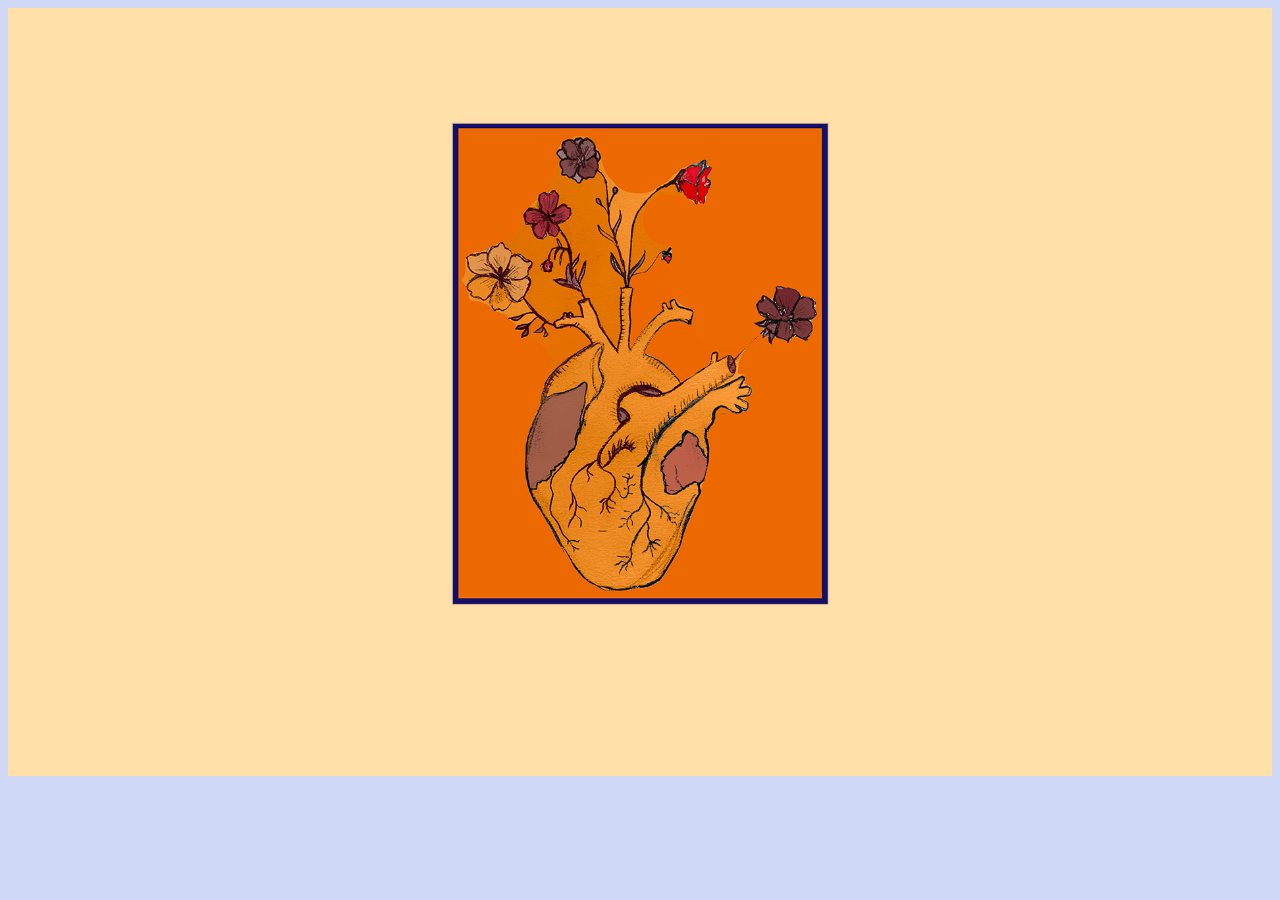
==== index.html @ 9eb60121 "first commit" ====
<!DOCTYPE html>
<html lang="">
<head>
    <meta charset="utf-8">
    <meta name="viewport" content="width=device-width, initial-scale=1.0">
    <title></title>
    <link rel="stylesheet" href="stylesheet.css">
</head>

<body>

    <section id="hero">

    </section>


    <script src=""></script>
</body>
</html>
---- stylesheet.css ----
img {
    display: block;
    width: 100%;
    height: auto;
    padding: 5px 0;
}

body {
    background-color: #d0d8f7;
}

#hero {
    background-image: url(pic/herobillede.png);
    background-size: 100%;
    display: grid;
    align-items: center;
    justify-content: center;
    width: 100%;
    height: 60vw;
}
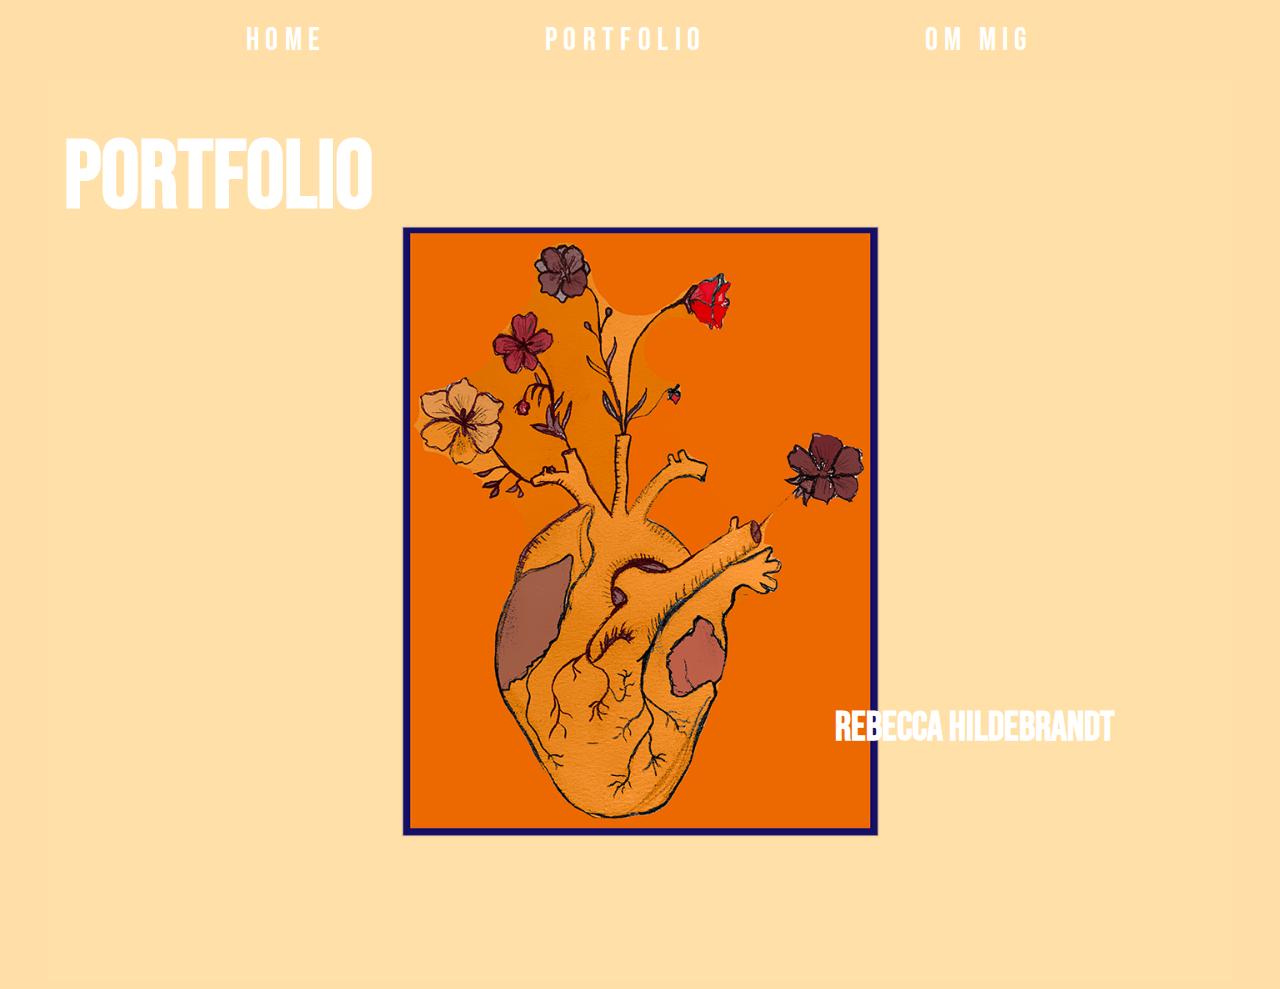
==== commit 5e8a4884: "forside done" ====
--- a/index.html
+++ b/index.html
@@ -1,19 +1,37 @@
 <!DOCTYPE html>
-<html lang="">
+<html lang="da">
 <head>
     <meta charset="utf-8">
     <meta name="viewport" content="width=device-width, initial-scale=1.0">
-    <title></title>
+    <title>Rebecca Hildenbrandt</title>
     <link rel="stylesheet" href="stylesheet.css">
+
+    <link rel="preconnect" href="https://fonts.gstatic.com"> 
+    <link href="https://fonts.googleapis.com/css2?family=Bebas+Neue&display=swap" rel="stylesheet">
+
 </head>
 
 <body>
 
+    <header>
+        <nav class="nav">
+            <ul id="menu">
+                <li><a href="index.html">HOME</a></li>
+                <li><a href="portfolio.html">PORTFOLIO</a></li>
+                <li><a href="om_mig.html">OM MIG</a></li>
+            </ul>
+        </nav>
+    </header>
+
+    <main>
+
+
     <section id="hero">
-
+        <h1>PORTFOLIO</h1>
+        <h2>Rebecca Hildebrandt</h2>
     </section>
 
-
+</main>
     <script src=""></script>
 </body>
 </html>
--- a/stylesheet.css
+++ b/stylesheet.css
@@ -3,19 +3,168 @@
     display: block;
     width: 100%;
     height: auto;
-    padding: 5px 0;
+}
+
+html {
+    scroll-behavior: smooth;
+    margin: auto;
+    padding: 0;
+    max-width: 1200px;
 }
 
 body {
-    background-color: #d0d8f7;
+    background-color: #ffdfa7;
 }
+
+
+/* FORSIDEN */
 
 #hero {
     background-image: url(pic/herobillede.png);
-    background-size: 100%;
-    display: grid;
-    align-items: center;
-    justify-content: center;
+    background-size: cover;
     width: 100%;
-    height: 60vw;
+    height: 100vh;
+    background-position: 50% 50%;
+    position: relative;
+    
 }
+
+#hero h1 {
+    color: white;
+    font-size: 6rem;
+    font-family: 'Bebas Neue', sans-serif;
+    text-align: center;
+    
+}
+
+#hero h2 {
+    color: white;
+    font-size: 2.5rem;
+    font-family: 'Bebas Neue', sans-serif;
+    text-align: center;
+    position: absolute;
+    top: 48px;
+    right: 10px;
+    padding: 10px;
+    
+    
+}
+
+/* menubar */
+
+header nav ul {
+    display: flex;
+    justify-content: space-evenly;
+    list-style: none;
+    padding: 0;
+    gap: 20px;
+    overflow-x: auto;
+    font-size: 1.3rem;
+    scrollbar-width: none;
+}
+
+a {
+    font-family: "Bebas Neue", sans-serif;
+    text-decoration: none;
+    letter-spacing: 0.2em;
+    color: white;
+    font-size: 1.3rem;
+    margin-bottom: 1rem;
+}
+
+
+
+
+
+
+
+
+
+
+
+
+
+/* MEDIA */
+
+
+/* MENUBAR */
+
+@media (min-width: 940px) {
+    a {
+        font-size: 2rem;
+    }
+}
+
+
+
+/* FORSIDE */ 
+
+/*h1*/
+@media (min-width: 1132px) {
+    #hero h1 {
+        position: absolute;
+        top: -1.5rem;
+        left: -4rem;
+        font-size: 7rem;
+    }
+
+}
+
+
+@media (max-width: 1352px) {
+    #hero h1 {
+        top: -1.5rem;
+        left: 1rem;
+        font-size: 6rem;
+    }
+}
+
+/*h2*/
+@media (min-width: 678px) {
+    #hero h2 {
+        top: 3rem;
+        left: 20rem;
+    }
+}
+
+@media (min-width: 1130px) {
+    #hero h2 {
+        position: absolute;
+        top: 590px;
+        right: -350px;
+        font-size: 2.5rem;
+        padding: 0px;
+    }
+    
+}
+
+@media (min-width: 1349px) {
+    #hero h2 {
+        position: absolute;
+        top: 560px;
+        right: -510px;
+        font-size: 4rem;
+        padding: 0px;
+    }
+    
+}
+
+
+/* @media (min-width: 1150px) {
+    #hero h2 {
+        top: 35rem;
+        left: 35rem;
+        font-size: 3rem;
+    }
+} */
+
+
+
+/* position: absolute;
+    bottom: 10px;
+    right: 0px; */
+
+/* 
+position: absolute;
+    bottom: 20px;
+    right: 20px; */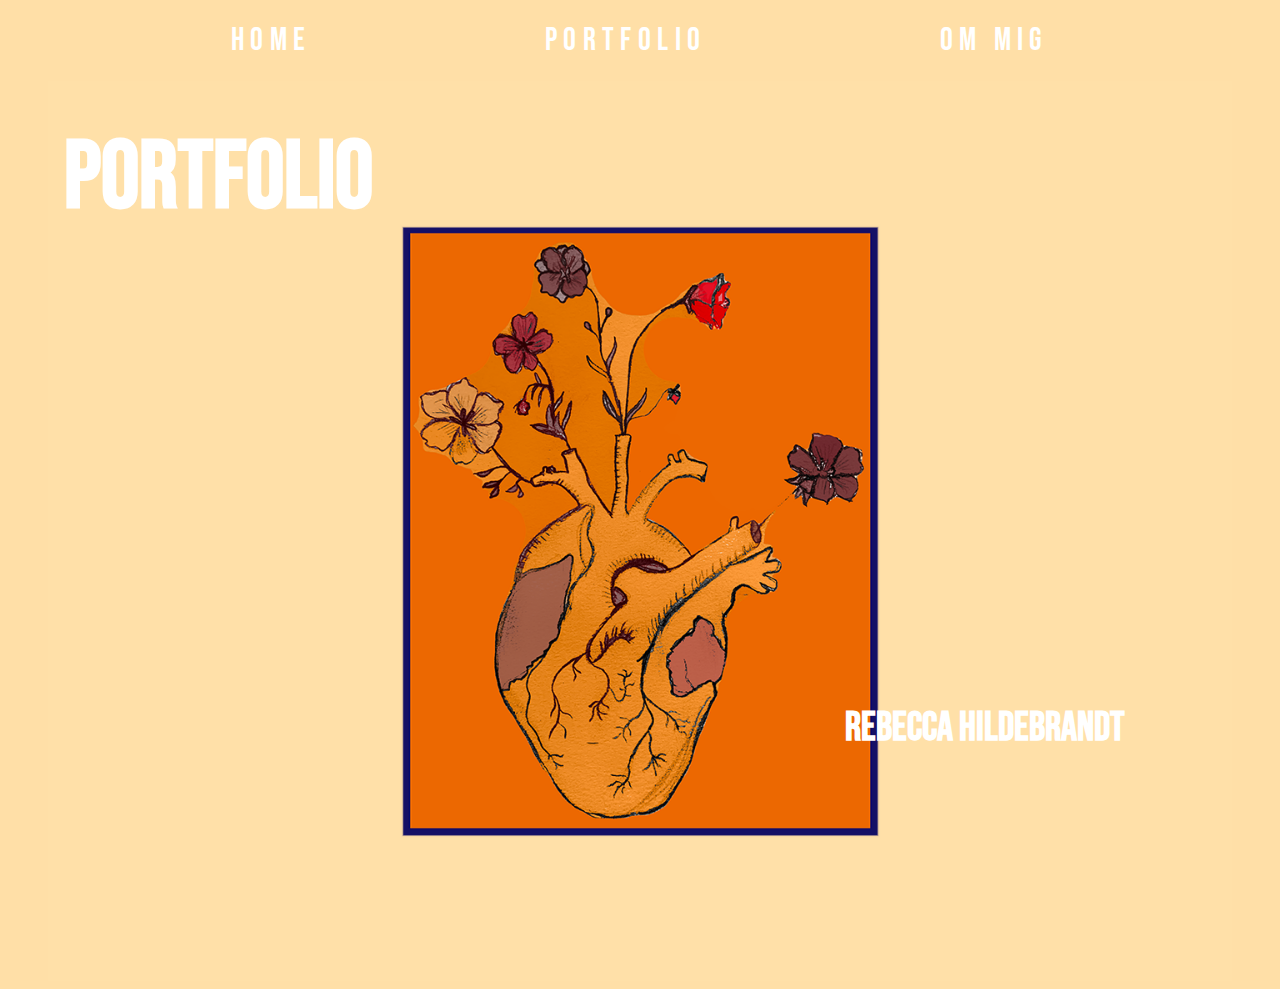
==== commit 150077a8: "burger menu" ====
--- a/index.html
+++ b/index.html
@@ -14,8 +14,9 @@
 <body>
 
     <header>
-        <nav class="nav">
-            <ul id="menu">
+        <nav>
+            <div id="menuknap">☰</div>
+            <ul id="menu" class="hidden">
                 <li><a href="index.html">HOME</a></li>
                 <li><a href="portfolio.html">PORTFOLIO</a></li>
                 <li><a href="om_mig.html">OM MIG</a></li>
@@ -26,12 +27,12 @@
     <main>
 
 
-    <section id="hero">
-        <h1>PORTFOLIO</h1>
-        <h2>Rebecca Hildebrandt</h2>
-    </section>
+        <section id="hero">
+            <h1>PORTFOLIO</h1>
+            <h2>Rebecca Hildebrandt</h2>
+        </section>
 
-</main>
-    <script src=""></script>
+    </main>
+    <script src="script.js"></script>
 </body>
 </html>
--- a/stylesheet.css
+++ b/stylesheet.css
@@ -50,7 +50,349 @@
     
 }
 
-/* menubar */
+
+
+
+
+
+/* PORTFOLIO SIDE */
+
+
+#section_one h1 {
+    font-family: 'Bebas Neue', sans-serif;
+    color: #130f61;
+    font-size: 3rem;
+    text-align: center;
+    padding-top: 60px;
+    margin: 80px;
+    display: grid;
+    align-items: center;
+    justify-content: center;
+}
+
+.tema2 {
+    background-image: url(pic/tema2pic.webp);
+    background-size: cover;
+    aspect-ratio: 1/1;
+    margin: 10px;
+    display: grid;
+    align-items: center;
+    justify-content: center;
+}
+
+.tema3 {
+    background-image: url(pic/tema3pic.webp);
+    background-size: cover;
+    aspect-ratio: 1/1;
+    margin: 10px;
+    display: grid;
+    align-items: center;
+    justify-content: center;
+}
+
+.tema4 {
+    background-image: url(pic/tema4pic.webp);
+    background-size: cover;
+    aspect-ratio: 1/1;
+    margin: 10px;
+    display: grid;
+    align-items: center;
+    justify-content: center;
+}
+
+.tema5 {
+    background-image: url(pic/tema5pic.webp);
+    background-size: cover;
+    aspect-ratio: 1/1;
+    margin: 10px;
+    display: grid;
+    align-items: center;
+    justify-content: center;
+}
+
+#section_one a {
+    font-size: 3rem;
+    background-color: #130f6181;
+    padding: 1vw;
+}
+
+
+
+/* OM MIG SIDE */
+
+
+#tekst_wrap {
+    background-color: white;
+    text-align: start;
+    justify-self: center;
+    padding: 20px;
+}
+
+#tekst_wrap p {
+    font-family: 'Roboto', sans-serif;
+    line-height: 1.5;
+}
+
+#nummer_et .grid_wrapper #tekst_wrap h2 {
+    font-family: 'Bebas Neue', sans-serif;
+    font-size: 2rem;
+}
+
+#info_om_mig .info_wrapper {
+opacity: 100%;
+background-color: white;
+padding: 2vw;
+text-align: start;
+margin: 4vw;
+}
+
+
+#info_om_mig .info_wrapper p {
+    font-family: 'Bebas Neue', sans-serif;
+    font-size: 1.5rem;
+    line-height: 1.5;
+}
+
+/* cv */
+
+#section_cv {
+    padding: 10vw;
+}
+
+#section_cv h2 {
+    font-family: 'Bebeas Neue', sans-serif;
+    text-align: center;
+    font-size: 1.8rem;
+    color: #528ED3;
+}
+
+#skole {
+    padding: 5vw;
+    background-color: white;
+    line-height: 0.7;
+    text-align: center;
+}
+
+#section_cv h3 {
+    font-family: 'Bebeas Neue', sans-serif;
+    font-size: 1.3rem;
+    color: #130f61;;
+}
+
+#section_cv h4 {
+    font-family: 'Roboto', sans-serif;
+    font-size: 1rem;
+}
+
+#section_cv p {
+    font-family: 'Roboto', sans-serif;
+    font-size: 1rem;
+}
+
+.butik {
+    padding: 2vw;
+    background-color: white;
+    line-height: 0.7;
+    text-align: center;
+    margin-top: 5vw;
+}
+
+.malaga {
+    padding: 2vw;
+    background-color: white;
+    line-height: 0.7;
+    text-align: center;
+}
+
+
+.tjener {
+    padding: 2vw;
+    background-color: white;
+    line-height: 0.7;
+    text-align: center;
+}
+
+.vikar {
+    padding: 2vw;
+    background-color: white;
+    line-height: 0.7;
+    text-align: center;
+    padding-bottom: 5vw;
+}
+
+.afrika {
+    padding: 5vw;
+    background-color: white;
+    line-height: 0.7;
+    text-align: center;
+    margin-top: 5vw;
+}
+
+
+/* TEMA 2 SITE */
+
+#resultat {
+    padding: 10vw;
+}
+
+.resultat_wrapper {
+    padding: 2vw;
+    background-color: white;
+    line-height: 0.7;
+    text-align: center;
+    margin-top: 5vw;
+}
+
+#resultat h2 {
+    text-align: center;
+    font-family: 'Bebas Neue', sans-serif;
+    color: #528ED3;
+    font-size: 2rem;
+    padding-top: 15vw;
+    margin: 20px;
+}
+
+.tema2_link h3 {
+    font-family: 'Bebeas Neue', sans-serif;
+    font-size: 1.3rem;
+    color: #130f61; 
+}
+
+.tema2_link p {
+    font-family: 'Roboto', sans-serif;
+    font-size: 1rem;
+}
+
+
+
+/* TEMA 3 SITE */
+
+#resultat2 {
+    padding: 10vw;
+}
+
+.resultat_wrapper2 {
+    padding: 2vw;
+    background-color: white;
+    line-height: 0.7;
+    text-align: center;
+    margin-top: 5vw;
+}
+
+#resultat2 h2 {
+    text-align: center;
+    font-family: 'Bebas Neue', sans-serif;
+    color: #528ED3;
+    font-size: 2rem;
+    padding-top: 15vw;
+    margin: 20px;
+}
+
+.tema3_link h3 {
+    font-family: 'Bebeas Neue', sans-serif;
+    font-size: 1.3rem;
+    color: #130f61; 
+}
+
+.tema3_link p {
+    font-family: 'Roboto', sans-serif;
+    font-size: 1rem;
+}
+
+
+/* TEMA 4 SITE */
+
+#resultat3 {
+    padding: 10vw;
+}
+
+.resultat_wrapper3 {
+    padding: 2vw;
+    background-color: white;
+    line-height: 0.7;
+    text-align: center;
+    margin-top: 5vw;
+}
+
+#resultat3 h2 {
+    text-align: center;
+    font-family: 'Bebas Neue', sans-serif;
+    color: #528ED3;
+    font-size: 2rem;
+    padding-top: 15vw;
+    margin: 20px;
+}
+
+.tema4_link h3 {
+    font-family: 'Bebeas Neue', sans-serif;
+    font-size: 1.3rem;
+    color: #130f61; 
+}
+
+.tema4_link p {
+    font-family: 'Roboto', sans-serif;
+    font-size: 1rem;
+}
+
+
+
+
+/* TEMA 5 SITE */
+
+#resultat4 {
+    padding: 10vw;
+}
+
+.resultat_wrapper4 {
+    padding: 2vw;
+    background-color: white;
+    line-height: 0.7;
+    text-align: center;
+    margin-top: 5vw;
+}
+
+#resultat4 h2 {
+    text-align: center;
+    font-family: 'Bebas Neue', sans-serif;
+    color: #528ED3;
+    font-size: 2rem;
+    padding-top: 15vw;
+    margin: 20px;
+}
+
+.tema5_link h3 {
+    font-family: 'Bebeas Neue', sans-serif;
+    font-size: 1.3rem;
+    color: #130f61; 
+}
+
+.tema5_link p {
+    font-family: 'Roboto', sans-serif;
+    font-size: 1rem;
+}
+
+
+/* ALLE TEMASIDER */
+
+.overskrift h1 {
+    text-align: center;
+    font-family: 'Bebas Neue', sans-serif;
+    color: #130f61;
+    font-size: 3rem;
+    padding-top: 15vw;
+    margin: 20px;
+}
+
+
+
+/* MEDIAS */
+
+
+
+
+
+/* MENUBAR */
+
 
 header nav ul {
     display: flex;
@@ -73,21 +415,62 @@
 }
 
 
-
-
-
-
-
-
-
-
-
-
-
-/* MEDIA */
-
-
-/* MENUBAR */
+a:hover {
+    color: #130f61;
+}
+
+.hidden {
+    /* display: none;
+    transform: scale(0); */
+    transform: translateX(-100%);
+    opacity: 0;
+}
+
+@media (max-width:600px) {
+    .hidden {
+        display: none;
+    }
+}
+
+#menu {
+    list-style-type: none;
+    transition: transform .3s;
+    transform-origin: top left;
+}
+
+
+
+
+
+#menuknap {
+    display: inline-block;
+    color: white;
+    font-family: 'Bebas Neue', sans-serif;
+}
+
+
+
+@media only screen and (min-width: 600px) {
+
+    #menuknap {
+        display: none;
+    }
+
+    #menu.hidden {
+        transform: translateX(0);
+        opacity: 1;
+        display: flex;
+        gap: 50px;
+    }
+
+    #menu li {
+        display: inline-block;
+    }
+}
+
+
+
+
 
 @media (min-width: 940px) {
     a {
@@ -131,7 +514,7 @@
     #hero h2 {
         position: absolute;
         top: 590px;
-        right: -350px;
+        left: 700px;
         font-size: 2.5rem;
         padding: 0px;
     }
@@ -142,29 +525,78 @@
     #hero h2 {
         position: absolute;
         top: 560px;
-        right: -510px;
-        font-size: 4rem;
+        left: 761px;
+        font-size: 3.5rem;
         padding: 0px;
     }
     
 }
 
 
-/* @media (min-width: 1150px) {
-    #hero h2 {
-        top: 35rem;
-        left: 35rem;
-        font-size: 3rem;
+
+/*PORTFOLIO*/
+/* media section_one */
+
+@media (min-width: 640px) {
+    #section_one .section_wrapper {
+        display: grid;
+        grid-template-columns: 1fr 1fr;
+        gap: 20px;
+        padding: 20px;
+        margin-top: 60px;
+    }
+}
+
+
+
+/*OM MIG SIDE */
+
+/* SECTION NUMMER_ET*/
+
+@media (min-width: 640px) {
+
+    #nummer_et {
+        width: 100%;
+        box-sizing: border-box;
+    }
+
+    #nummer_et .grid_wrapper {
+        display: grid;
+        grid-template-columns: repeat(4, 1fr);
+        grid-template-rows: repeat(3, 1fr);
+        gap: 20px;
+    }
+
+    #nummer_et .grid_wrapper #billede_mig1 {
+        grid-column: 1/3;
+        grid-row: 1/3;
+    }
+
+    #nummer_et .grid_wrapper #tekst_wrap {
+        grid-column: 3/5;
+        grid-row: 2/3;
+    }
+
+    #nummer_et .grid_wrapper #billede_mig6 {
+        grid-column: 3/5;
+        grid-row: 3/4;
+        height: 100px;
+    }
+
+}
+
+
+
+
+
+/* @media (min-width: 750px) {
+
+    #section_cv .cv_wrapper {
+        max-width: 400px;
     }
 } */
 
 
 
-/* position: absolute;
-    bottom: 10px;
-    right: 0px; */
-
-/* 
-position: absolute;
-    bottom: 20px;
-    right: 20px; */+
+
